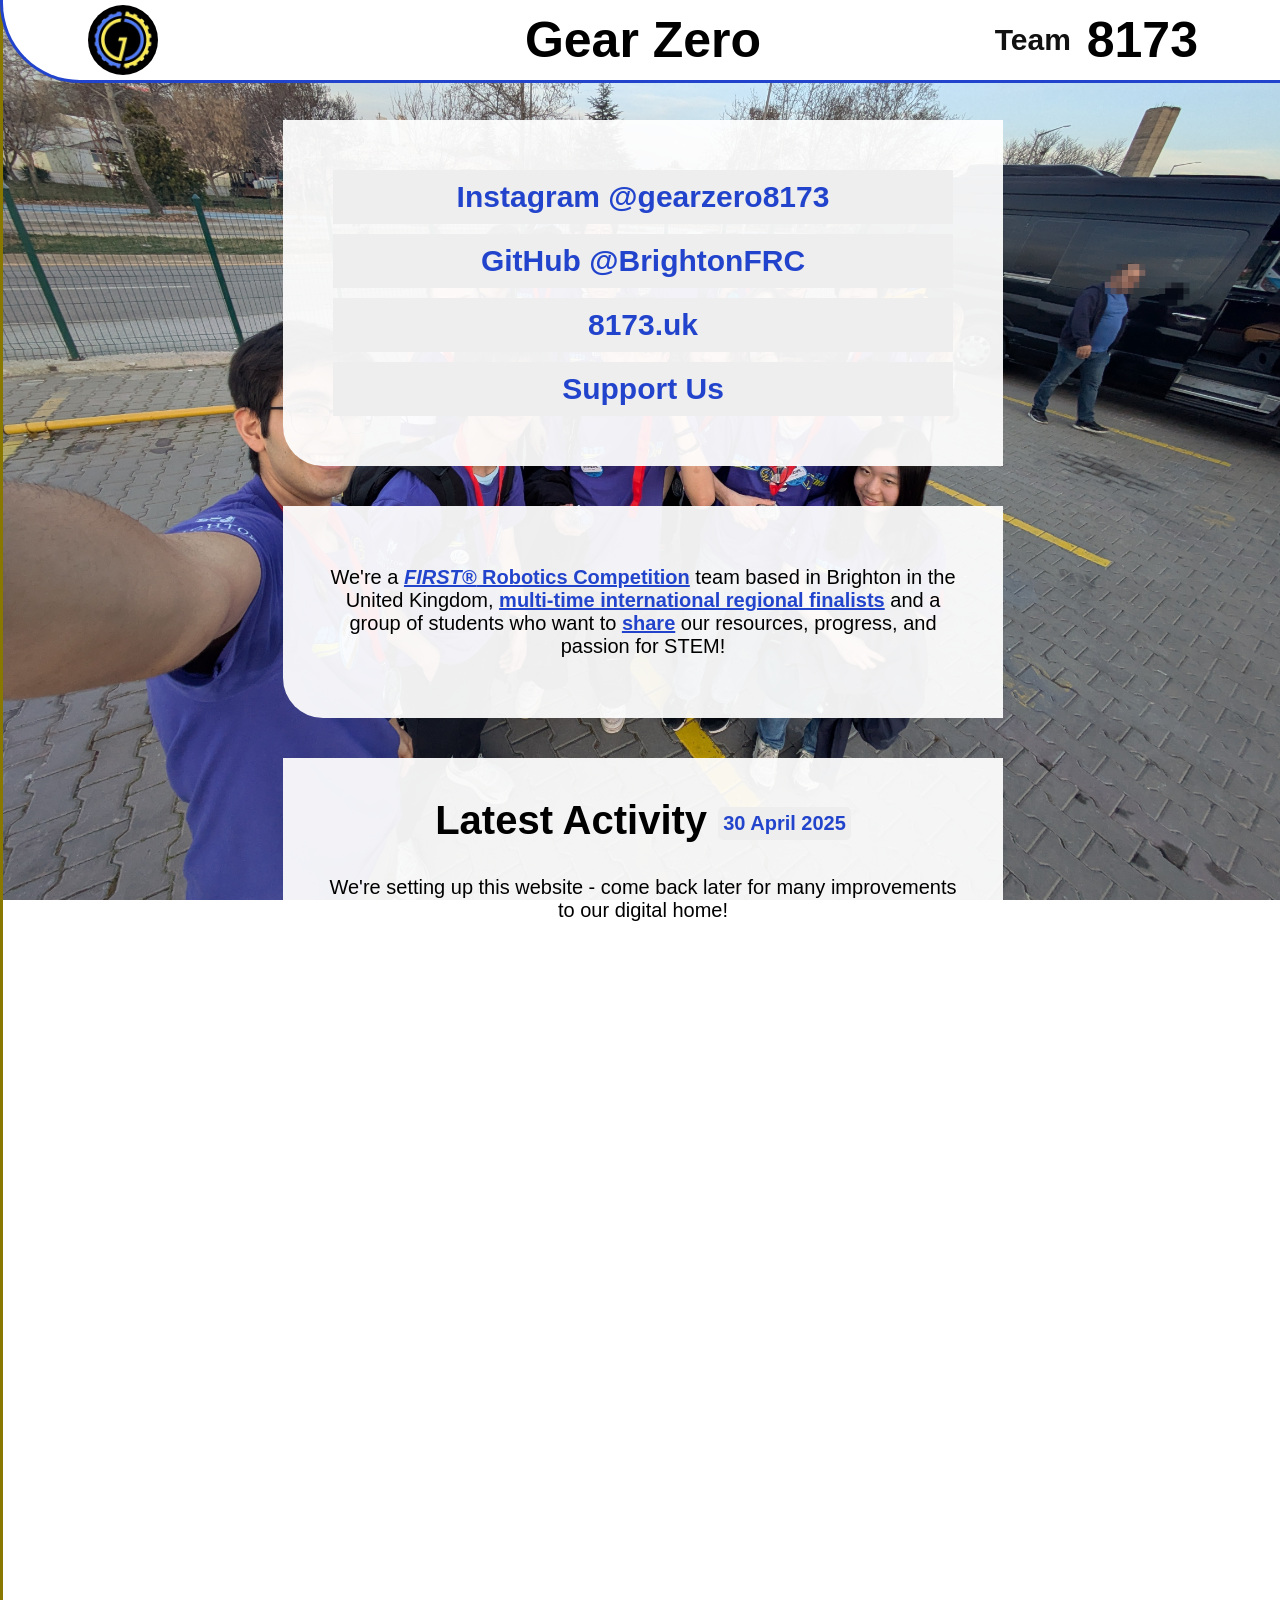
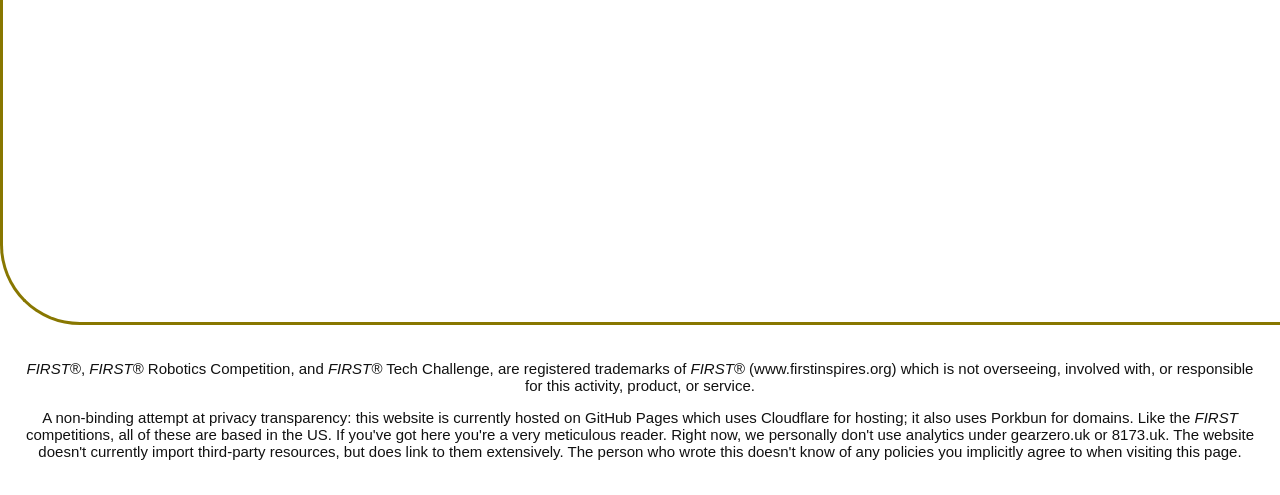
==== index.html @ 450ad611 "Add initial homepage" ====
<!DOCTYPE html>
<html>
	<head>
		<meta charset="utf-8">

		<!--Scale well on smartphones-->
		<meta name="viewport" content="width=device-width,initial-scale=1">
		
		<!--Import styles used for all pages-->
		<link rel="stylesheet" href="/assets/styles/common.css"/>
		<!--Import styles used only for homepage-->
		<link rel="stylesheet" href="/assets/styles/homepage.css"/>

		<link rel="shortcut icon" href="/assets/brand/logo.png"/>
		<title>8173 Gear Zero</title>
	</head>
	<body>
		<a href="/">
			<nav>
				<div><img src="/assets/brand/logo.png" alt="Logo"/></div>
				<h1>Gear Zero</h1>
				<aside><small>Team </small>8173</aside>
			</nav>
		</a>
		<header>
			<address>
				<ul>
					<a href="https://www.instagram.com/gearzero8173/"><li>Instagram @gearzero8173</li></a>
					<a href="https://www.github.com/BrightonFRC/"><li>GitHub @BrightonFRC</li></a>
					<a href="https://8173.uk"><li>8173.uk</li></a>
					<a href="https://www.crowdfunder.co.uk/p/robotics-club-gear-zero"><li>Support Us</li></a>
				</ul>
			</address>
			<aside><p>We're a <a href="https://firstinspires.org/programs/first-robotics-competition"><em>FIRST®</em> Robotics Competition</a> team based in Brighton in the United Kingdom, <a href="https://www.thebluealliance.com/team/8173">multi-time international regional finalists</a> and a group of students who want to <a href="https://www.chiefdelphi.com/t/frc-8173-gear-zero-2025-build-thread/484018">share</a> our resources, progress, and passion for STEM!</p></aside>
			<section>
				<h2>Latest Activity <small>30 April 2025</small></h2>
				<p>We're setting up this website - come back later for many improvements to our digital home!</p>
			</section>
		</header>
		<!--Dummy data
		<section>
			<h2>Title <small>10 Feb 2025</small></h2>
			<p>This is some placeholder text. Lorem ipsum dolor sit amet. <a href="#">Read more</a></p>
		</section>
		<section>
			<h2>Another Title <small>5 Feb 2025</small></h2>
			<p>This is some placeholder text. Lorem ipsum dolor sit amet. <a href="#">Read more</a></p>
		</section>
		<section>
			<h2>Title <small>30 Jan 2025</small></h2>
			<p>This is some placeholder text. Lorem ipsum dolor sit amet. <a href="#">Read more</a></p>
		</section>
		<section>
			<h2>Another Title <small>20 Jan 2025</small></h2>
			<p>This is some placeholder text. Lorem ipsum dolor sit amet. <a href="#">Read more</a></p>
		</section>-->
		<footer>
			<p><em>FIRST®</em>, <em>FIRST®</em> Robotics Competition, and <em>FIRST®</em> Tech Challenge, are registered trademarks of <em>FIRST®</em> (www.firstinspires.org) which is not overseeing, involved with, or responsible for this activity, product, or service.</p>
			<p>A non-binding attempt at privacy transparency: this website is currently hosted on GitHub Pages which uses Cloudflare for hosting; it also uses Porkbun for domains. Like the <em>FIRST</em> competitions, all of these are based in the US. If you've got here you're a very meticulous reader. Right now, we personally don't use analytics under gearzero.uk or 8173.uk. The website doesn't currently import third-party resources, but does link to them extensively. The person who wrote this doesn't know of any policies you implicitly agree to when visiting this page.</p>
		</footer>

		<script>
			// TODO: Make this work; it doesn't work right now.
			// Fun animation
			//if(!window.matchMedia("(prefers-reduced-motion: reduce)")) {
			//	console.log("Start");
			//	window.addEventListener("scroll", function() {
			//		console.log("Scroll");
			//		let elements = document.querySelectorAll("header > :is(aside, address, section), body > section");
			//		console.log("Elems", elements);
			//		for(let i = 0; i < elements.length; i++) {
			//			let element = elements[i];
			//			// x, y of centre of element
			//			// let x = element.clientLeft + (element.clientWidth / 2);
			//			let y = element.clientTop + (element.clientHeight / 2);
			//
			//			if(y < window.innerHeight / 2) {
			//				console.log(element, "top");
			//				console.log(1 + (y * 2 / window.innerHeight) * 0.2);
			//				element.style.scale = 1 + (y * 2 / window.innerHeight) * 0.2;
			//			} else {
			//				console.log(element, "bottom");
			//				console.log(1.4 - (y * 2 / window.innerHeight) * 0.2);
			//				element.style.scale = 1.4 - (y * 2 / window.innerHeight) * 0.2;
			//			}
			//		}
			//	});
			//}
		</script>
	</body>
</html>
---- assets/styles/common.css ----
/* Styling that will be applied to all pages. */

/* General imports and variables */
@font-face {
  font-family: "Inter";
  src: local("/assets/fonts/inter/Inter"), url("/assets/fonts/inter/InterVariable.ttf") format("truetype");
}

:root {
	--bg-main: #ffffff;
	--bg-translucent: #ffffffee;
	--bg-dimmed: #eeeeee;

	--fg-main: #000000;
	--fg-dimmed: #111111;

	--accent-1: #2244cc;
	--accent-2: #887700;
}

@media (prefers-color-scheme: dark) {
	:root {
		--bg-main: #000000;
		--bg-translucent: #000000ee;
		--bg-dimmed: #111111;

		--fg-main: #ffffff;
		--fg-dimmed: #eeeeee;

		--accent-1: #4e79fb;
		--accent-2: #ffee51;

	}
}

/* General styles */
body {
	margin: 0;
	padding: 0;

	overflow-x: hidden;
	overflow-y: auto;

	background-color: var(--bg-main);

	font-family: "Inter", "Noto Sans", "Liberation Sans", "Calibri", sans-serif;
}

* {
	transition: all 0.25s;
}

a {
	color: var(--accent-1);
	font-weight: bold;
	text-decoration: underline;
}
a:hover {
	color: var(--accent-2);
}

p, ul, ol {
	font-size: 20px;
}
h2 {
	font-size: 40px;
}
h2 small {
	font-size: 20px;
	
	display: inline-block;
	vertical-align: middle;
	padding: 5px;
	margin: 0;
	border-radius: 5px;
	
	background-color: var(--bg-dimmed);
	color: var(--accent-1);

}

/* Navigation bar at top of screen */

nav {
	position: fixed;
	z-index: 1;
	top: 0;
	left: 0;
	
	height: 80px;
	width: calc(100% - 160px);
	padding-left: 80px;
	padding-right: 80px;
	border-radius: 0 0 0 80px;

	display: flex;
	flex-direction: row;
	align-items: center;
	justify-content: space-between;

	background-color: var(--bg-main);
	border-bottom: 3px solid var(--accent-1);
	border-left: 3px solid var(--accent-1);
	/*border-image: linear-gradient(80deg, var(--accent-1), var(--accent-2)) 3;*/

	color: var(--fg-main);
}
nav:hover {
	color: var(--accent-2);
}

nav h1 {
	font-size: 50px;
	line-height: 70px;
	
}
nav aside {
	font-size: 50px;
	line-height: 70px;	
}
nav :is(div, h1, aside) {
	flex: 1;

	display: block;
	height: calc(100% - 10px);
	margin: 5px;
	padding: 0;
}

nav div > img {
	height: 70px;
	border-radius: 50%;
	background-color: #000000;
}
nav h1 {
	text-align: center;
}
nav aside {
	text-align: right;
}

nav aside small {
	display: inline-block;
	height: 70px;
	margin: 0;
	padding: 0;

	font-size: 30px;
	line-height: 70px;

	vertical-align: top;
	margin-right: 1ex;

	color: var(--fg-dimmed);
}

/* Responsiveness */

@media (max-width: 900px) {
	/* Just show logo and number */
	nav h1 {
		display: none;
	}
	nav aside small {
		display: none;
	}

	header, nav {
		border-radius: 0 0 0 40px;
		padding-left: 40px;
		padding-right: 40px;
		width: calc(100% - 80px);
	}
}

/* Footer */

footer {
	margin: 0;
	padding: 20px;
}
footer p { /* Legal, Disclaimers, etc. */
	font-size: 15px;
	color: var(--fg-dimmed);
	text-align: center;
}
---- assets/styles/homepage.css ----
/* Styling just for the homepage */
:root {
	--header-image: url(/assets/media/2025/ankara-selfie.jpg);
}

/* Image header with links and latest post */

header {
        width: calc(100% - 160px);
        margin: 0;
        padding-left: 80px;
        padding-right: 80px;
        padding-top: 80px;
	padding-bottom: 100vh; /* So image can be seen */
        border-radius: 0 0 0 80px;

        background-color: var(--bg-dimmed);
        background-image: var(--header-image);
	background-attachment: fixed;
        background-size: cover;
        background-position: center;

        color: var(--fg-main);
        border-bottom: 3px solid var(--accent-2);
        border-left: 3px solid var(--accent-2);
	
        /*border-image: linear-gradient(80deg, var(--accent-1), var(--accent-2)) 3;*/
}

header :is(aside, address, section), section {
        width: min(calc(100% - 80px), 640px);
        margin-left: auto;
        margin-right: auto;
        margin-top: 40px;
        margin-bottom: 40px;
        padding: 40px;

        text-align: center;

        border: 0;
        border-radius: 0 0 0 40px;

        background-color: var(--bg-translucent);

        color: var(--fg-main);
}

/* Other posts */

section:not(header section):nth-of-type(odd) {
        border-bottom: 3px solid var(--accent-1);
        border-left: 3px solid var(--accent-1);
}
section:not(header section):nth-of-type(even) {
        border-bottom: 3px solid var(--accent-2);
        border-left: 3px solid var(--accent-2);
}
section h2 {
        margin-top: 0;
}

/* Button links in the header */
header address ul {
        margin: 0;
        padding: 0;
}
header address a {
        text-decoration: none;
        color: inherit;
}
header address ul li {
        margin: 0;
        padding: 0;
        marker: none;

        display: block;
        width: calc(100% - 40px);
        margin: 10px;
        padding: 10px;
        border-radius: 0;

        font-size: 30px;
        font-weight: bold;
        font-style: normal;

        background-color: var(--bg-dimmed);
        color: var(--accent-1);
}
header address ul li:hover {
        background-color: var(--bg-main);
        outline: 3px solid var(--accent-2);
        color: var(--accent-2);
}

/* Responsive design */
@media (max-width: 900px) {
	header {
		padding-left: 0;
		padding-right: 0;
        	width: 100%;
	}
}
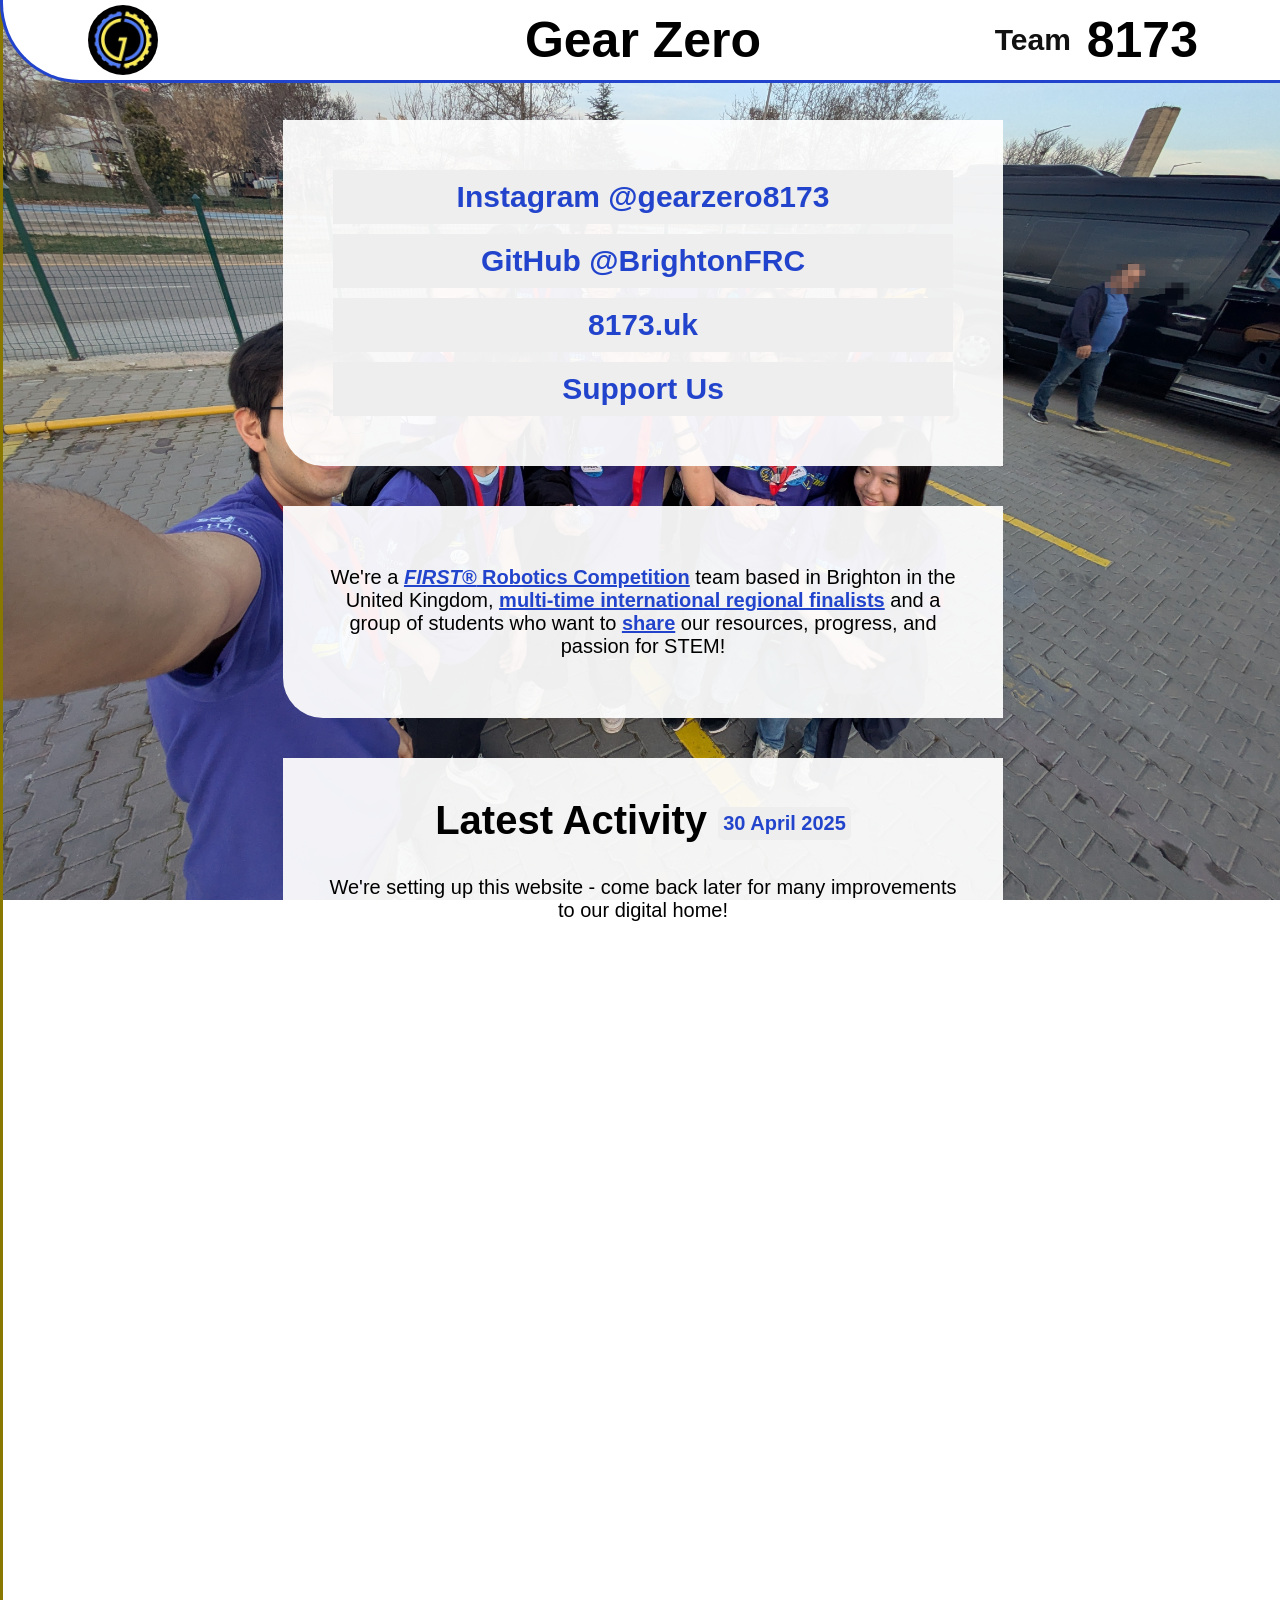
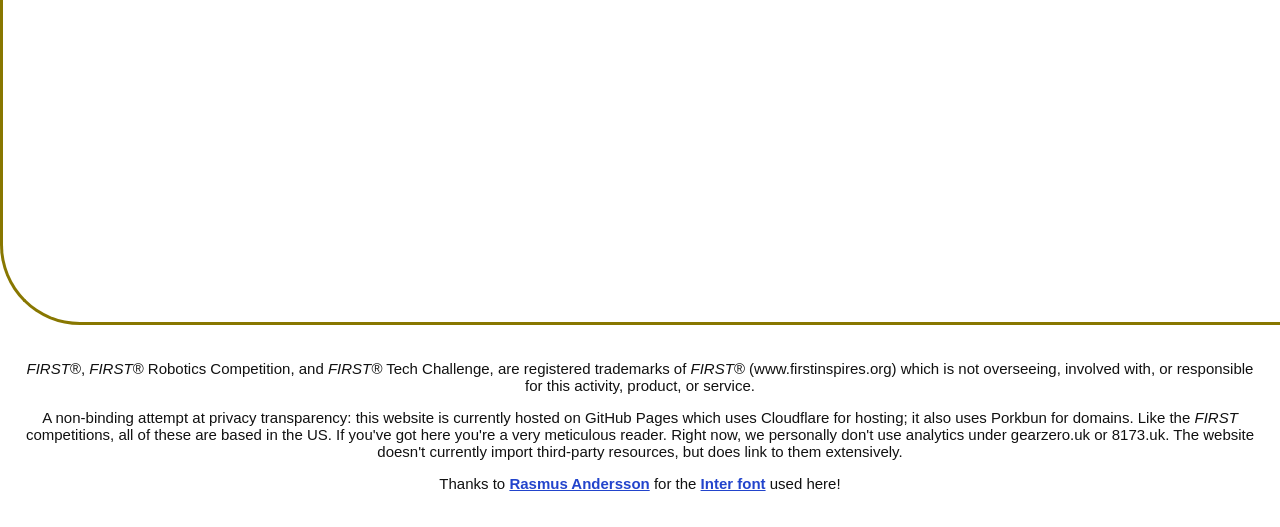
==== commit b5bc827f: "Modify footer: the viewer may implicitly agree to parts of the GitHub policy; give credit for Inter " ====
--- a/index.html
+++ b/index.html
@@ -12,7 +12,7 @@
 		<link rel="stylesheet" href="/assets/styles/homepage.css"/>
 
 		<link rel="shortcut icon" href="/assets/brand/logo.png"/>
-		<title>8173 Gear Zero</title>
+		<title>8173 Gear Zero Robotics</title>
 	</head>
 	<body>
 		<a href="/">
@@ -22,7 +22,7 @@
 				<aside><small>Team </small>8173</aside>
 			</nav>
 		</a>
-		<header>
+		<header style="background-image: url(/assets/media/2025/ankara-selfie.jpg)">
 			<address>
 				<ul>
 					<a href="https://www.instagram.com/gearzero8173/"><li>Instagram @gearzero8173</li></a>
@@ -56,7 +56,8 @@
 		</section>-->
 		<footer>
 			<p><em>FIRST®</em>, <em>FIRST®</em> Robotics Competition, and <em>FIRST®</em> Tech Challenge, are registered trademarks of <em>FIRST®</em> (www.firstinspires.org) which is not overseeing, involved with, or responsible for this activity, product, or service.</p>
-			<p>A non-binding attempt at privacy transparency: this website is currently hosted on GitHub Pages which uses Cloudflare for hosting; it also uses Porkbun for domains. Like the <em>FIRST</em> competitions, all of these are based in the US. If you've got here you're a very meticulous reader. Right now, we personally don't use analytics under gearzero.uk or 8173.uk. The website doesn't currently import third-party resources, but does link to them extensively. The person who wrote this doesn't know of any policies you implicitly agree to when visiting this page.</p>
+			<p>A non-binding attempt at privacy transparency: this website is currently hosted on GitHub Pages which uses Cloudflare for hosting; it also uses Porkbun for domains. Like the <em>FIRST</em> competitions, all of these are based in the US. If you've got here you're a very meticulous reader. Right now, we personally don't use analytics under gearzero.uk or 8173.uk. The website doesn't currently import third-party resources, but does link to them extensively.</p>
+			<p>Thanks to <a href="https://rsms.me">Rasmus Andersson</a> for the <a href="https://rsms.me/inter">Inter font</a> used here!</p>
 		</footer>
 
 		<script>
--- a/assets/styles/common.css
+++ b/assets/styles/common.css
@@ -154,7 +154,39 @@
 	color: var(--fg-dimmed);
 }
 
-/* Responsiveness */
+/* Header with image */
+header {
+	width: calc(100% - 160px);
+        margin: 0;
+        padding-left: 80px;
+        padding-right: 80px;
+        padding-top: 80px;
+        padding-bottom: 0;
+        border-radius: 0 0 0 80px;
+
+        background-color: var(--bg-dimmed);
+	background-image: linear-gradient(45deg, var(--accent-1), var(--accent-2));
+        background-size: cover;
+        background-position: center;
+
+        color: var(--fg-main);
+        border-bottom: 3px solid var(--accent-2);
+        border-left: 3px solid var(--accent-2);
+}
+
+/* Footer */
+
+footer {
+	margin: 0;
+	padding: 20px;
+}
+footer p { /* Legal, Disclaimers, etc. */
+	font-size: 15px;
+	color: var(--fg-dimmed);
+	text-align: center;
+}
+
+/* Responsiveness to mobile screens */
 
 @media (max-width: 900px) {
 	/* Just show logo and number */
@@ -165,22 +197,16 @@
 		display: none;
 	}
 
-	header, nav {
+	nav {
 		border-radius: 0 0 0 40px;
 		padding-left: 40px;
 		padding-right: 40px;
 		width: calc(100% - 80px);
 	}
-}
-
-/* Footer */
-
-footer {
-	margin: 0;
-	padding: 20px;
-}
-footer p { /* Legal, Disclaimers, etc. */
-	font-size: 15px;
-	color: var(--fg-dimmed);
-	text-align: center;
-}
+	header {
+		border-radius: 0 0 0 40px;
+		padding-left: 0;
+		padding-right: 0;
+		width: 100%;
+	}
+}
--- a/assets/styles/homepage.css
+++ b/assets/styles/homepage.css
@@ -1,30 +1,10 @@
 /* Styling just for the homepage */
-:root {
-	--header-image: url(/assets/media/2025/ankara-selfie.jpg);
-}
 
 /* Image header with links and latest post */
 
 header {
-        width: calc(100% - 160px);
-        margin: 0;
-        padding-left: 80px;
-        padding-right: 80px;
-        padding-top: 80px;
 	padding-bottom: 100vh; /* So image can be seen */
-        border-radius: 0 0 0 80px;
-
-        background-color: var(--bg-dimmed);
-        background-image: var(--header-image);
 	background-attachment: fixed;
-        background-size: cover;
-        background-position: center;
-
-        color: var(--fg-main);
-        border-bottom: 3px solid var(--accent-2);
-        border-left: 3px solid var(--accent-2);
-	
-        /*border-image: linear-gradient(80deg, var(--accent-1), var(--accent-2)) 3;*/
 }
 
 header :is(aside, address, section), section {
@@ -92,11 +72,4 @@
         color: var(--accent-2);
 }
 
-/* Responsive design */
-@media (max-width: 900px) {
-	header {
-		padding-left: 0;
-		padding-right: 0;
-        	width: 100%;
-	}
-}
+
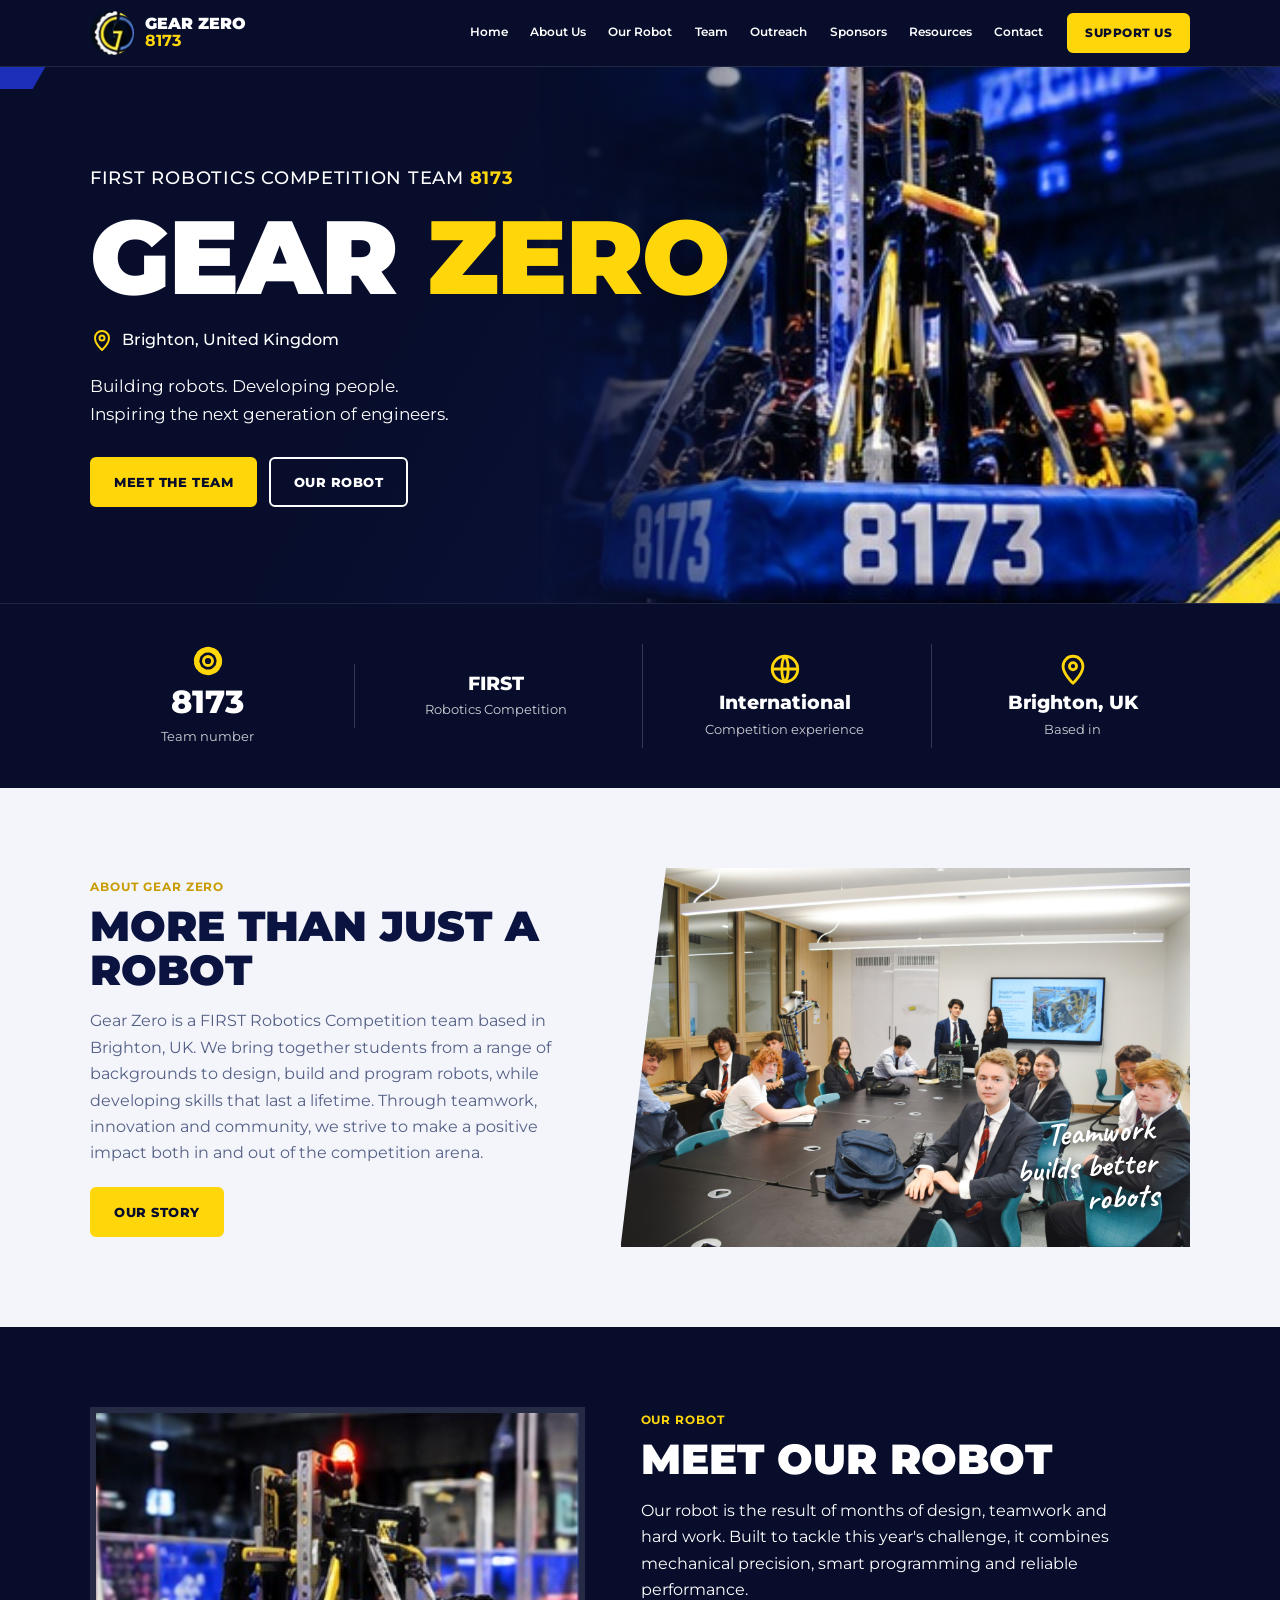
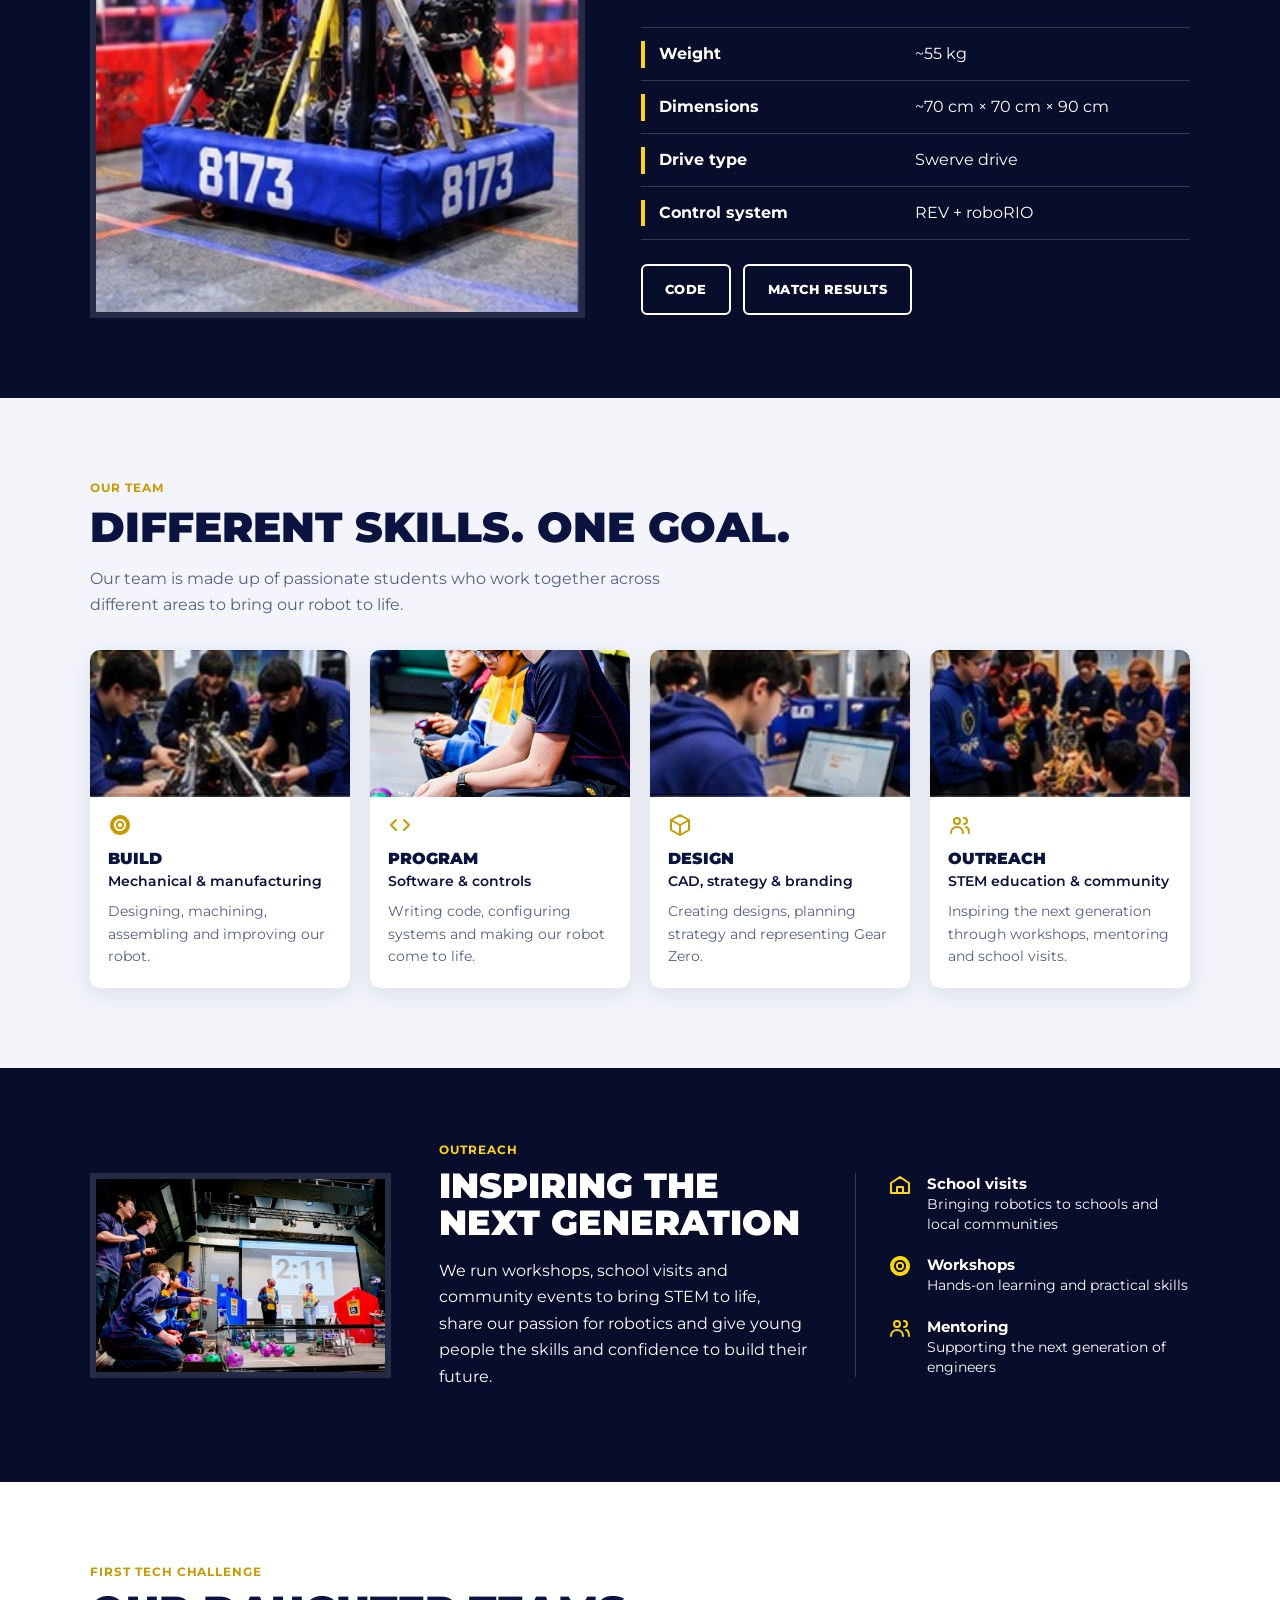
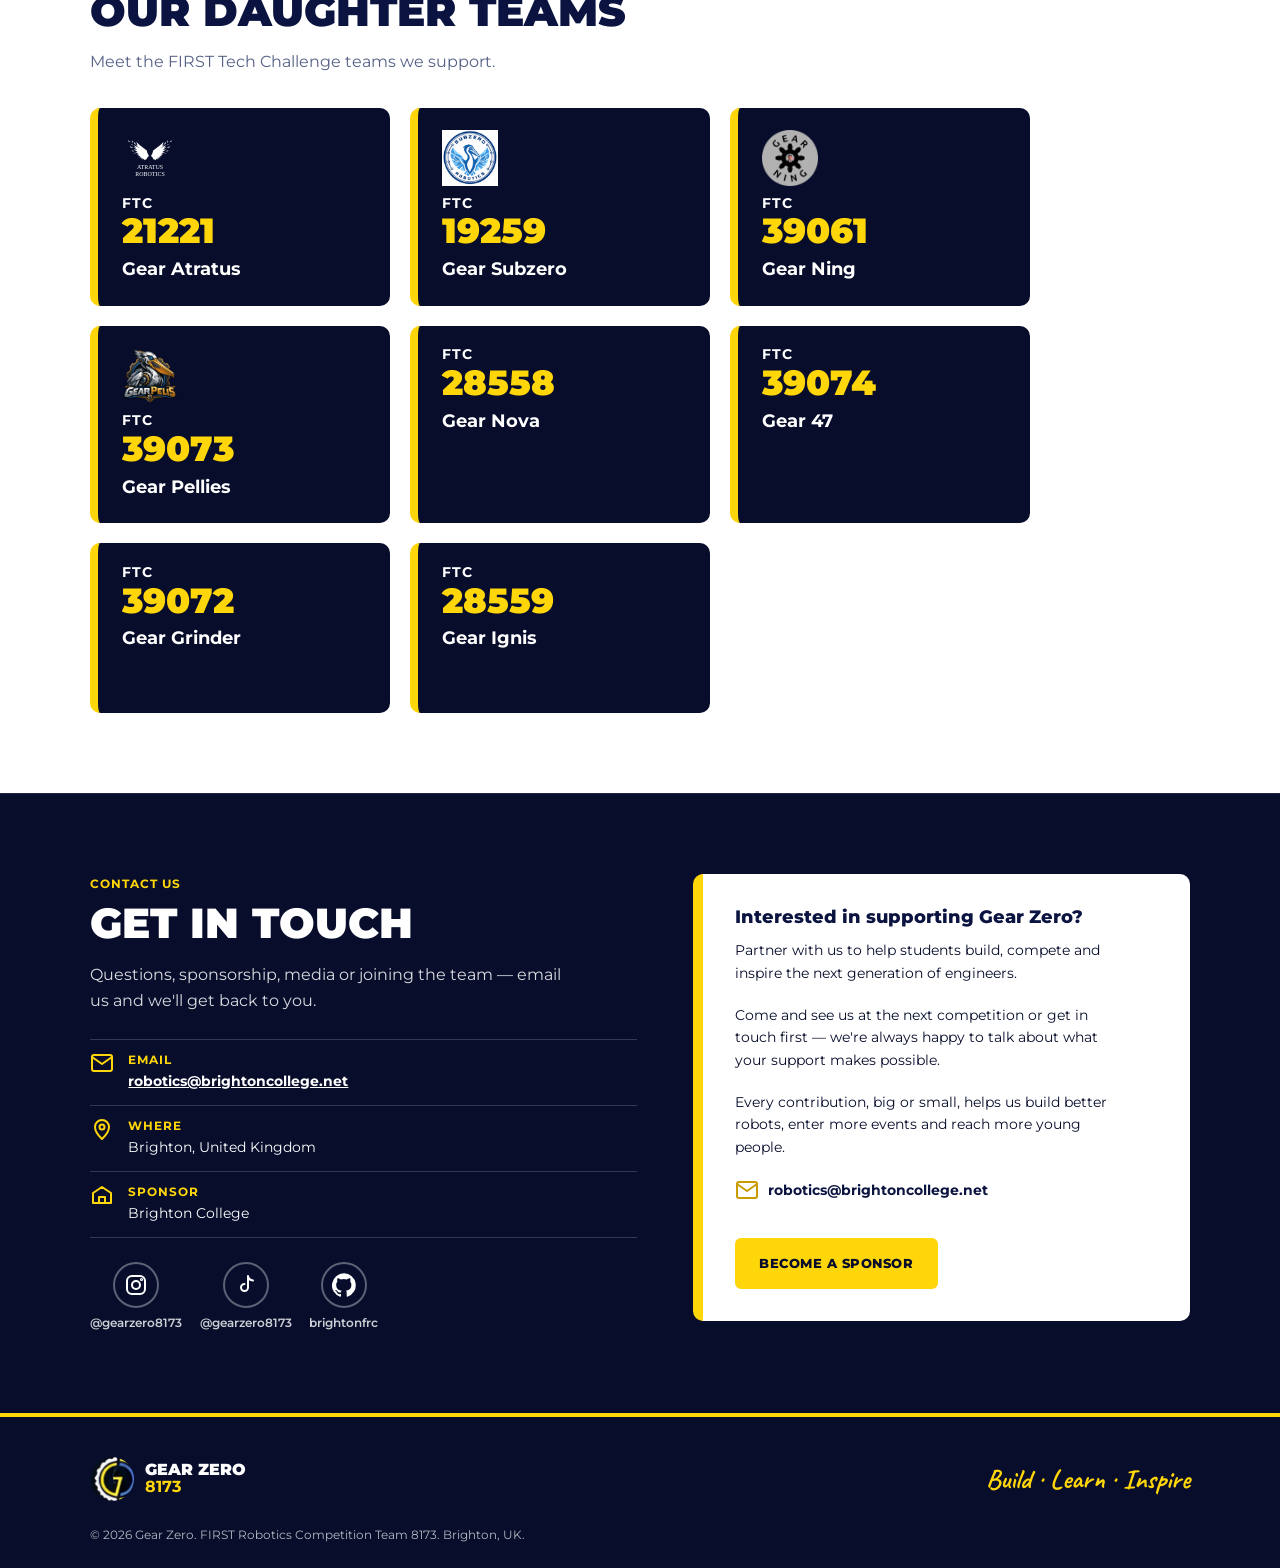
==== commit 5f64bb56: "Expanded public folder" ====
--- a/index.html
+++ b/index.html
@@ -1,92 +1,153 @@
 <!DOCTYPE html>
-<html>
-	<head>
-		<meta charset="utf-8">
+<html lang="en">
+<head>
+<meta charset="utf-8">
+<meta name="viewport" content="width=device-width, initial-scale=1">
+<title>Gear Zero – FRC Team 8173</title>
+<meta name="description" content="Gear Zero is FIRST Robotics Competition Team 8173, based in Brighton, UK.">
+<link rel="icon" href="assets/logo.png">
+<link rel="preconnect" href="https://fonts.googleapis.com">
+<link rel="preconnect" href="https://fonts.gstatic.com" crossorigin>
+<link href="https://fonts.googleapis.com/css2?family=Montserrat:wght@400;500;600;700;800;900&family=Caveat:wght@700&display=swap" rel="stylesheet">
+<link rel="stylesheet" href="css/styles.css">
+</head>
+<body id="top">
+<svg width="0" height="0" style="position:absolute" aria-hidden="true">
+  <symbol id="i-gear" viewBox="0 0 24 24"><circle cx="12" cy="12" r="8" stroke-dasharray="3 2.1" stroke-width="4"/><circle cx="12" cy="12" r="3.2"/></symbol>
+  <symbol id="i-code" viewBox="0 0 24 24"><path d="M8 7l-5 5 5 5M16 7l5 5-5 5"/></symbol>
+  <symbol id="i-cube" viewBox="0 0 24 24"><path d="M12 2l9 5v10l-9 5-9-5V7zM3 7l9 5 9-5M12 12v10"/></symbol>
+  <symbol id="i-people" viewBox="0 0 24 24"><circle cx="9" cy="8" r="3"/><path d="M3 20c0-4 3-6 6-6s6 2 6 6M16 5a3 3 0 010 6M18 14c2 .6 3 2.6 3 6"/></symbol>
+  <symbol id="i-school" viewBox="0 0 24 24"><path d="M3 10l9-6 9 6v10H3zM9 20v-6h6v6"/></symbol>
+  <symbol id="i-globe" viewBox="0 0 24 24"><circle cx="12" cy="12" r="9"/><path d="M3 12h18M12 3c3 3 3 15 0 18M12 3c-3 3-3 15 0 18"/></symbol>
+  <symbol id="i-pin" viewBox="0 0 24 24"><path d="M12 22s7-6.5 7-12a7 7 0 10-14 0c0 5.5 7 12 7 12z"/><circle cx="12" cy="10" r="2.5"/></symbol>
+  <symbol id="i-instagram" viewBox="0 0 24 24"><rect x="3" y="3" width="18" height="18" rx="5"/><circle cx="12" cy="12" r="4"/><circle cx="17.5" cy="6.5" r=".6"/></symbol>
+  <symbol id="i-tiktok" viewBox="0 0 24 24"><path d="M14 3v11.5a3.5 3.5 0 11-3.5-3.5M14 3c.4 2.6 2.1 4.2 5 4.4"/></symbol>
+  <symbol id="i-github" viewBox="0 0 24 24"><path d="M12 .3a12 12 0 00-3.8 23.4c.6.1.8-.3.8-.6v-2c-3.3.7-4-1.6-4-1.6-.6-1.4-1.4-1.8-1.4-1.8-1-.7.1-.7.1-.7 1.2.1 1.8 1.2 1.8 1.2 1 1.8 2.8 1.3 3.5 1 .1-.8.4-1.3.7-1.6-2.7-.3-5.5-1.3-5.5-5.9 0-1.3.5-2.4 1.2-3.2-.1-.3-.5-1.5.1-3.2 0 0 1-.3 3.3 1.2a11.5 11.5 0 016 0c2.3-1.5 3.3-1.2 3.3-1.2.7 1.7.2 2.9.1 3.2.8.8 1.2 1.900 1.2 3.2 0 4.600-2.8 5.6-5.5 5.9.4.4.8 1.1.8 2.2v3.3c0 .3.2.7.8.6A12 12 0 0012 .3"/></symbol>
+  <symbol id="i-mail" viewBox="0 0 24 24"><rect x="2" y="4" width="20" height="16" rx="2"/><path d="M2 6l10 7 10-7"/></symbol>
+</svg>
 
-		<!--Scale well on smartphones-->
-		<meta name="viewport" content="width=device-width,initial-scale=1">
-		
-		<!--Import styles used for all pages-->
-		<link rel="stylesheet" href="/assets/styles/common.css"/>
-		<!--Import styles used only for homepage-->
-		<link rel="stylesheet" href="/assets/styles/homepage.css"/>
+<header class="site-header">
+  <div class="wrap bar">
+    <a class="brand" href="#top"><img src="assets/logo.png" alt="" width="44" height="44"><span>Gear Zero<b>8173</b></span></a>
+    <button class="menu" aria-expanded="false" aria-controls="nav">Menu</button>
+    <nav id="nav" aria-label="Main">
+      <a href="#top">Home</a><a href="#about">About Us</a><a href="#robot">Our Robot</a><a href="#team">Team</a>
+      <a href="#outreach">Outreach</a><a href="#contact">Sponsors</a><a href="https://github.com/brightonfrc">Resources</a><a href="#contact">Contact</a>
+    </nav>
+    <a class="btn small" href="#contact">Support Us</a>
+  </div>
+</header>
 
-		<link rel="shortcut icon" href="/assets/brand/logo.png"/>
-		<title>8173 Gear Zero Robotics</title>
-	</head>
-	<body>
-		<a href="/">
-			<nav>
-				<div><img src="/assets/brand/logo.png" alt="Logo"/></div>
-				<h1>Gear Zero</h1>
-				<aside><small>Team </small>8173</aside>
-			</nav>
-		</a>
-		<header style="background-image: url(/assets/media/2025/ankara-selfie.jpg)">
-			<address>
-				<ul>
-					<a href="https://www.instagram.com/gearzero8173/"><li>Instagram @gearzero8173</li></a>
-					<a href="https://www.github.com/BrightonFRC/"><li>GitHub @BrightonFRC</li></a>
-					<a href="https://8173.uk"><li>8173.uk</li></a>
-					<a href="https://www.crowdfunder.co.uk/p/robotics-club-gear-zero"><li>Support Us</li></a>
-				</ul>
-			</address>
-			<aside><p>We're a <a href="https://firstinspires.org/programs/first-robotics-competition"><em>FIRST®</em> Robotics Competition</a> team based in Brighton in the United Kingdom, <a href="https://www.thebluealliance.com/team/8173">multi-time international regional finalists</a> and a group of students who want to <a href="https://www.chiefdelphi.com/t/frc-8173-gear-zero-2025-build-thread/484018">share</a> our resources, progress, and passion for STEM!</p></aside>
-			<section>
-				<h2>Latest Activity <small>30 April 2025</small></h2>
-				<p>We're setting up this website - come back later for many improvements to our digital home!</p>
-			</section>
-		</header>
-		<!--Dummy data
-		<section>
-			<h2>Title <small>10 Feb 2025</small></h2>
-			<p>This is some placeholder text. Lorem ipsum dolor sit amet. <a href="#">Read more</a></p>
-		</section>
-		<section>
-			<h2>Another Title <small>5 Feb 2025</small></h2>
-			<p>This is some placeholder text. Lorem ipsum dolor sit amet. <a href="#">Read more</a></p>
-		</section>
-		<section>
-			<h2>Title <small>30 Jan 2025</small></h2>
-			<p>This is some placeholder text. Lorem ipsum dolor sit amet. <a href="#">Read more</a></p>
-		</section>
-		<section>
-			<h2>Another Title <small>20 Jan 2025</small></h2>
-			<p>This is some placeholder text. Lorem ipsum dolor sit amet. <a href="#">Read more</a></p>
-		</section>-->
-		<footer>
-			<p><em>FIRST®</em>, <em>FIRST®</em> Robotics Competition, and <em>FIRST®</em> Tech Challenge, are registered trademarks of <em>FIRST®</em> (www.firstinspires.org) which is not overseeing, involved with, or responsible for this activity, product, or service.</p>
-			<p>A non-binding attempt at privacy transparency: this website is currently hosted on GitHub Pages which uses Cloudflare for hosting; it also uses Porkbun for domains. Like the <em>FIRST</em> competitions, all of these are based in the US. If you've got here you're a very meticulous reader. Right now, we personally don't use analytics under gearzero.uk or 8173.uk. The website doesn't currently import third-party resources, but does link to them extensively.</p>
-			<p>Thanks to <a href="https://rsms.me">Rasmus Andersson</a> for the <a href="https://rsms.me/inter">Inter font</a> used here!</p>
-		</footer>
+<main>
+<section class="hero dark">
+  <i class="bar-a"></i><i class="bar-b"></i>
+  <img class="hero-bot" src="assets/img/hero-robot.jpg" alt="Gear Zero's robot with its blue 8173 bumpers">
+  <div class="wrap hero-text">
+    <p class="kicker">FIRST Robotics Competition Team <b>8173</b></p>
+    <h1>Gear <em>Zero</em></h1>
+    <p class="where"><svg class="ic"><use href="#i-pin"/></svg> Brighton, United Kingdom</p>
+    <p class="tag">Building robots. Developing people.<br>Inspiring the next generation of engineers.</p>
+    <div class="btns"><a class="btn" href="#team">Meet the team</a><a class="btn ghost" href="#robot">Our robot</a></div>
+  </div>
+</section>
 
-		<script>
-			// TODO: Make this work; it doesn't work right now.
-			// Fun animation
-			//if(!window.matchMedia("(prefers-reduced-motion: reduce)")) {
-			//	console.log("Start");
-			//	window.addEventListener("scroll", function() {
-			//		console.log("Scroll");
-			//		let elements = document.querySelectorAll("header > :is(aside, address, section), body > section");
-			//		console.log("Elems", elements);
-			//		for(let i = 0; i < elements.length; i++) {
-			//			let element = elements[i];
-			//			// x, y of centre of element
-			//			// let x = element.clientLeft + (element.clientWidth / 2);
-			//			let y = element.clientTop + (element.clientHeight / 2);
-			//
-			//			if(y < window.innerHeight / 2) {
-			//				console.log(element, "top");
-			//				console.log(1 + (y * 2 / window.innerHeight) * 0.2);
-			//				element.style.scale = 1 + (y * 2 / window.innerHeight) * 0.2;
-			//			} else {
-			//				console.log(element, "bottom");
-			//				console.log(1.4 - (y * 2 / window.innerHeight) * 0.2);
-			//				element.style.scale = 1.4 - (y * 2 / window.innerHeight) * 0.2;
-			//			}
-			//		}
-			//	});
-			//}
-		</script>
-	</body>
+<section class="stats dark"><div class="wrap">
+  <div><svg class="ic big"><use href="#i-gear"/></svg><strong>8173</strong><span>Team number</span></div>
+  <div><strong class="sm">FIRST</strong><span>Robotics Competition</span></div>
+  <div><svg class="ic big"><use href="#i-globe"/></svg><strong class="sm">International</strong><span>Competition experience</span></div>
+  <div><svg class="ic big"><use href="#i-pin"/></svg><strong class="sm">Brighton, UK</strong><span>Based in</span></div>
+</div></section>
+
+<section id="about" class="about"><div class="wrap split">
+  <div>
+    <p class="eyebrow">About Gear Zero</p>
+    <h2>More than just a robot</h2>
+    <p>Gear Zero is a FIRST Robotics Competition team based in Brighton, UK. We bring together students from a range of backgrounds to design, build and program robots, while developing skills that last a lifetime. Through teamwork, innovation and community, we strive to make a positive impact both in and out of the competition arena.</p>
+    <a class="btn" href="#team">Our story</a>
+  </div>
+  <figure class="photo-slant"><img src="assets/img/team.jpg" alt="Gear Zero students in team hoodies huddled together"><figcaption>Teamwork builds better robots</figcaption></figure>
+</div></section>
+
+<section id="robot" class="dark robot"><div class="wrap split rev">
+  <img class="frame" src="assets/img/robot.jpg" alt="The Gear Zero robot on the competition field">
+  <div>
+    <p class="eyebrow">Our robot</p>
+    <h2>Meet our robot</h2>
+    <p>Our robot is the result of months of design, teamwork and hard work. Built to tackle this year's challenge, it combines mechanical precision, smart programming and reliable performance.</p>
+    <dl class="specs">
+      <div><dt>Weight</dt><dd>~55 kg</dd></div>
+      <div><dt>Dimensions</dt><dd>~70 cm × 70 cm × 90 cm</dd></div>
+      <div><dt>Drive type</dt><dd>Swerve drive</dd></div>
+      <div><dt>Control system</dt><dd>REV + roboRIO</dd></div>
+    </dl>
+    <div class="btns"><a class="btn ghost" href="https://github.com/brightonfrc">Code</a><a class="btn ghost" href="https://frc-events.firstinspires.org/2023/team/8173">Match results</a></div>
+  </div>
+</div></section>
+
+<section id="team" class="team"><div class="wrap">
+  <p class="eyebrow">Our team</p>
+  <h2>Different skills. One goal.</h2>
+  <p class="intro">Our team is made up of passionate students who work together across different areas to bring our robot to life.</p>
+  <div class="cards">
+    <article><img src="assets/img/build.jpg" alt="Students assembling the robot"><div><svg class="ic"><use href="#i-gear"/></svg><h3>Build</h3><p class="sub">Mechanical &amp; manufacturing</p><p>Designing, machining, assembling and improving our robot.</p></div></article>
+    <article><img src="assets/img/program.jpg" alt="A student writing robot code"><div><svg class="ic"><use href="#i-code"/></svg><h3>Program</h3><p class="sub">Software &amp; controls</p><p>Writing code, configuring systems and making our robot come to life.</p></div></article>
+    <article><img src="assets/img/design.jpg" alt="A student working on a design"><div><svg class="ic"><use href="#i-cube"/></svg><h3>Design</h3><p class="sub">CAD, strategy &amp; branding</p><p>Creating designs, planning strategy and representing Gear Zero.</p></div></article>
+    <article><img src="assets/img/outreach.jpg" alt="Students running an outreach event"><div><svg class="ic"><use href="#i-people"/></svg><h3>Outreach</h3><p class="sub">STEM education &amp; community</p><p>Inspiring the next generation through workshops, mentoring and school visits.</p></div></article>
+  </div>
+</div></section>
+
+<section id="outreach" class="dark outreach"><div class="wrap grid3">
+  <img class="frame" src="assets/img/outreach-feature.jpg" alt="Team members showing a robot to young students">
+  <div>
+    <p class="eyebrow">Outreach</p>
+    <h2>Inspiring the next generation</h2>
+    <p>We run workshops, school visits and community events to bring STEM to life, share our passion for robotics and give young people the skills and confidence to build their future.</p>
+  </div>
+  <ul class="ways">
+    <li><svg class="ic"><use href="#i-school"/></svg><div><b>School visits</b>Bringing robotics to schools and local communities</div></li>
+    <li><svg class="ic"><use href="#i-gear"/></svg><div><b>Workshops</b>Hands-on learning and practical skills</div></li>
+    <li><svg class="ic"><use href="#i-people"/></svg><div><b>Mentoring</b>Supporting the next generation of engineers</div></li>
+  </ul>
+</div></section>
+
+<section id="ftc" class="ftc"><div class="wrap">
+  <p class="eyebrow">FIRST Tech Challenge</p>
+  <h2>Our daughter teams</h2>
+  <p class="intro">Meet the FIRST Tech Challenge teams we support.</p>
+  <div class="ftc-grid" id="ftc-grid"></div>
+</div></section>
+
+<section id="contact" class="contact-sec dark"><div class="wrap split">
+  <div>
+    <p class="eyebrow">Contact us</p>
+    <h2>Get in touch</h2>
+    <p>Questions, sponsorship, media or joining the team — email us and we'll get back to you.</p>
+    <ul class="contact-list">
+      <li><svg class="ic"><use href="#i-mail"/></svg><div><b>Email</b><a href="mailto:robotics@brightoncollege.net">robotics@brightoncollege.net</a></div></li>
+      <li><svg class="ic"><use href="#i-pin"/></svg><div><b>Where</b>Brighton, United Kingdom</div></li>
+      <li><svg class="ic"><use href="#i-school"/></svg><div><b>Sponsor</b>Brighton College</div></li>
+    </ul>
+    <ul class="soc" id="socials" aria-label="Social links"></ul>
+  </div>
+  <div class="cta">
+    <h3 class="cta-title">Interested in supporting Gear Zero?</h3>
+    <p class="cta-text" style="color: #070d2b">Partner with us to help students build, compete and inspire the next generation of engineers.</p>
+    <p class="cta-text" style="color: #070d2b">Come and see us at the next competition or get in touch first — we're always happy to talk about what your support makes possible.</p>
+    <p class="cta-text" style="color: #070d2b">Every contribution, big or small, helps us build better robots, enter more events and reach more young people.</p>
+    <p class="cta-mail"><a href="mailto:robotics@brightoncollege.net"><svg class="ic"><use href="#i-mail"/></svg><span>robotics@brightoncollege.net</span></a></p>
+    <a class="btn" href="mailto:robotics@brightoncollege.net?subject=Sponsoring%20Gear%20Zero">Become a sponsor</a>
+  </div>
+</div></section>
+</main>
+
+<footer class="dark">
+  <div class="wrap foot">
+    <a class="brand" href="#top"><img src="assets/logo.png" alt="" width="44" height="44"><span>Gear Zero<b>8173</b></span></a>
+    <p class="script">Build · Learn · Inspire</p>
+  </div>
+  <div class="wrap legal">© <span id="yr">2026</span> Gear Zero. FIRST Robotics Competition Team 8173. Brighton, UK.</div>
+</footer>
+<script src="js/config.js"></script>
+<script src="js/main.js"></script>
+</body>
 </html>
--- a/css/styles.css
+++ b/css/styles.css
@@ -0,0 +1,769 @@
+:root {
+  --navy: #070d2b;
+  --navy2: #0d1647;
+  --royal: #1d2fb8;
+  --yellow: #ffd60a;
+  --paper: #f3f5fb;
+  --ink: #0b1440;
+  --muted: #556086;
+}
+* {
+  box-sizing: border-box;
+}
+html {
+  scroll-behavior: smooth;
+  scroll-padding-top: 5rem;
+  height: 100%;
+}
+body {
+  margin: 0;
+  font: 400 1rem/1.65 Montserrat, "Helvetica Neue", Arial, sans-serif;
+  color: var(--ink);
+  background: var(--paper);
+}
+img {
+  max-width: 100%;
+  display: block;
+}
+a {
+  color: inherit;
+}
+a:focus-visible,
+button:focus-visible {
+  outline: 3px solid var(--yellow);
+  outline-offset: 3px;
+}
+.wrap {
+  max-width: 1180px;
+  margin: 0 auto;
+  padding: 0 clamp(1.25rem, 4vw, 2.5rem);
+}
+.dark {
+  background: var(--navy);
+  color: #fff;
+}
+h1,
+h2,
+h3 {
+  margin: 0;
+  font-weight: 900;
+  text-transform: uppercase;
+  line-height: 1.05;
+}
+h2 {
+  font-size: clamp(1.8rem, 4vw, 2.6rem);
+  margin-bottom: 1rem;
+}
+p {
+  margin: 0 0 1.25rem;
+}
+.eyebrow {
+  margin: 0 0 0.5rem;
+  font-size: 0.75rem;
+  font-weight: 700;
+  letter-spacing: 0.08em;
+  text-transform: uppercase;
+  color: #c99b00;
+}
+.dark .eyebrow {
+  color: var(--yellow);
+}
+.ic {
+  width: 24px;
+  height: 24px;
+  fill: none;
+  stroke: var(--yellow);
+  stroke-width: 2;
+  stroke-linecap: round;
+  stroke-linejoin: round;
+  flex: none;
+}
+.ic.big {
+  width: 34px;
+  height: 34px;
+}
+.btn {
+  display: inline-block;
+  padding: 0.8rem 1.4rem;
+  border: 2px solid var(--yellow);
+  border-radius: 6px;
+  background: var(--yellow);
+  color: var(--navy);
+  font-size: 0.8rem;
+  font-weight: 800;
+  letter-spacing: 0.04em;
+  text-transform: uppercase;
+  text-decoration: none;
+}
+.btn:hover {
+  filter: brightness(1.08);
+}
+.btn.ghost {
+  background: transparent;
+  color: #fff;
+  border-color: #fff;
+}
+.btn.small {
+  padding: 0.55rem 1rem;
+  font-size: 0.72rem;
+}
+.btns {
+  display: flex;
+  gap: 0.75rem;
+  flex-wrap: wrap;
+}
+/* header */
+.site-header {
+  position: sticky;
+  top: 0;
+  z-index: 10;
+  background: var(--navy);
+  color: #fff;
+  border-bottom: 1px solid rgba(255, 255, 255, 0.1);
+  padding-top: env(safe-area-inset-top, 0px);
+}
+.bar {
+  display: flex;
+  align-items: center;
+  gap: 1.5rem;
+  padding-block: 0.7rem;
+}
+.brand {
+  display: flex;
+  align-items: center;
+  gap: 0.7rem;
+  text-decoration: none;
+  font-weight: 900;
+  text-transform: uppercase;
+  line-height: 1.05;
+}
+.brand span {
+  display: flex;
+  flex-direction: column;
+}
+.brand b {
+  color: var(--yellow);
+}
+.brand img {
+  border-radius: 50%;
+  object-fit: cover;
+}
+nav {
+  display: flex;
+  gap: 1.4rem;
+  margin-left: auto;
+  font-size: 0.78rem;
+  font-weight: 600;
+}
+nav a {
+  text-decoration: none;
+  padding-block: 0.3rem;
+  border-bottom: 2px solid transparent;
+}
+nav a:hover {
+  border-color: var(--yellow);
+}
+.menu {
+  display: none;
+  margin-left: auto;
+  background: none;
+  border: 2px solid #fff;
+  border-radius: 6px;
+  color: #fff;
+  font: 700 0.8rem Montserrat, sans-serif;
+  padding: 0.45rem 0.8rem;
+}
+/* hero */
+.hero {
+  position: relative;
+  overflow: clip;
+  background: linear-gradient(120deg, var(--navy) 35%, var(--navy2));
+  padding-block: clamp(3rem, 8vw, 6rem);
+}
+.hero i {
+  position: absolute;
+  display: block;
+  transform: skewX(-30deg);
+}
+.bar-a {
+  left: -4%;
+  top: 0;
+  width: 90px;
+  height: 22px;
+  background: var(--royal);
+}
+.bar-b {
+  right: -2%;
+  bottom: 0;
+  width: 60px;
+  height: 110px;
+  background: var(--yellow);
+}
+.hero-bot {
+  position: absolute;
+  right: 0;
+  top: 0;
+  height: 100%;
+  width: 58%;
+  object-fit: cover;
+  object-position: left center;
+  -webkit-mask-image: linear-gradient(to right, transparent, #000 40%);
+  mask-image: linear-gradient(to right, transparent, #000 40%);
+}
+.hero-text {
+  position: relative;
+}
+.kicker {
+  margin: 0 0 0.5rem;
+  font-size: clamp(0.9rem, 2vw, 1.15rem);
+  font-weight: 500;
+  letter-spacing: 0.04em;
+  text-transform: uppercase;
+}
+.kicker b {
+  color: var(--yellow);
+}
+h1 {
+  font-size: clamp(3.2rem, 10vw, 6.5rem);
+  letter-spacing: -0.01em;
+}
+h1 em {
+  font-style: normal;
+  color: var(--yellow);
+}
+.where {
+  display: flex;
+  align-items: center;
+  gap: 0.5rem;
+  margin: 1rem 0 1.25rem;
+  font-weight: 500;
+}
+.tag {
+  max-width: 30rem;
+  font-size: 1.05rem;
+  margin-bottom: 1.75rem;
+}
+/* stats */
+.stats {
+  border-top: 1px solid rgba(255, 255, 255, 0.1);
+}
+.stats .wrap {
+  display: grid;
+  grid-template-columns: repeat(4, 1fr);
+  text-align: center;
+  padding-block: 2rem;
+}
+.stats div {
+  display: flex;
+  flex-direction: column;
+  align-items: center;
+  gap: 0.3rem;
+  padding: 0.5rem 1rem;
+  border-left: 1px solid rgba(255, 255, 255, 0.18);
+}
+.stats div:first-child {
+  border-left: 0;
+}
+.stats strong {
+  font-size: 2rem;
+  font-weight: 800;
+  line-height: 1.2;
+}
+.stats strong.sm {
+  font-size: 1.2rem;
+}
+.stats span {
+  font-size: 0.8rem;
+  opacity: 0.8;
+}
+/* layout blocks */
+.split {
+  display: grid;
+  grid-template-columns: 1fr 1.2fr;
+  gap: clamp(1.5rem, 5vw, 3.5rem);
+  align-items: center;
+  padding-block: clamp(3rem, 7vw, 5rem);
+}
+.split.rev {
+  grid-template-columns: 0.9fr 1fr;
+}
+.about h2,
+.team h2,
+.sponsors h2 {
+  color: var(--ink);
+}
+.about p:not(.eyebrow) {
+  max-width: 44ch;
+  color: var(--muted);
+}
+.photo-slant {
+  position: relative;
+  margin: 0;
+  clip-path: polygon(8% 0, 100% 0, 100% 100%, 0 100%);
+}
+.photo-slant img {
+  width: 100%;
+  aspect-ratio: 3/2;
+  object-fit: cover;
+}
+.photo-slant figcaption {
+  position: absolute;
+  right: 6%;
+  bottom: 8%;
+  font: 700 clamp(1.4rem, 3vw, 2rem) / 1.05 Caveat, cursive;
+  color: #fff;
+  text-align: right;
+  text-shadow: 0 2px 8px rgba(0, 0, 0, 0.7);
+  transform: rotate(-4deg);
+  max-width: 9rem;
+}
+.robot .frame,
+.outreach .frame {
+  border: 6px solid rgba(255, 255, 255, 0.12);
+  width: 100%;
+  object-fit: cover;
+}
+.robot p {
+  max-width: 44ch;
+}
+.specs {
+  margin: 1.5rem 0;
+  border-top: 1px solid rgba(255, 255, 255, 0.18);
+}
+.specs div {
+  display: grid;
+  grid-template-columns: 1fr 1fr;
+  padding: 0.8rem 0;
+  border-bottom: 1px solid rgba(255, 255, 255, 0.18);
+}
+.specs dt {
+  font-weight: 700;
+  padding-left: 0.9rem;
+  border-left: 4px solid var(--yellow);
+}
+.specs dd {
+  margin: 0;
+}
+/* team */
+.team {
+  padding-block: clamp(3rem, 7vw, 5rem);
+}
+.intro {
+  max-width: 40rem;
+  color: var(--muted);
+}
+.cards {
+  display: grid;
+  grid-template-columns: repeat(4, 1fr);
+  gap: 1.25rem;
+  margin-top: 2rem;
+}
+.cards article {
+  background: #fff;
+  border-radius: 10px;
+  overflow: hidden;
+  box-shadow: 0 6px 24px rgba(11, 20, 64, 0.1);
+}
+.cards img {
+  width: 100%;
+  aspect-ratio: 16/9;
+  object-fit: cover;
+}
+.cards div {
+  padding: 1rem 1.1rem 1.3rem;
+}
+.cards .ic {
+  stroke: #c99b00;
+  margin-bottom: 0.4rem;
+}
+.cards h3 {
+  font-size: 1rem;
+}
+.cards .sub {
+  margin: 0.1rem 0 0.5rem;
+  font-size: 0.85rem;
+  font-weight: 600;
+}
+.cards p:last-child {
+  margin: 0;
+  font-size: 0.85rem;
+  color: var(--muted);
+}
+/* outreach */
+.grid3 {
+  display: grid;
+  grid-template-columns: 0.9fr 1.1fr 1fr;
+  gap: clamp(1.5rem, 4vw, 3rem);
+  align-items: center;
+  padding-block: clamp(3rem, 6vw, 4.5rem);
+}
+.outreach h2 {
+  font-size: clamp(1.6rem, 3vw, 2.2rem);
+}
+.ways {
+  list-style: none;
+  margin: 0;
+  padding: 0 0 0 clamp(1rem, 3vw, 2rem);
+  border-left: 1px solid rgba(255, 255, 255, 0.18);
+  display: grid;
+  gap: 1.25rem;
+}
+.ways li {
+  display: flex;
+  gap: 0.9rem;
+  font-size: 0.85rem;
+  line-height: 1.45;
+}
+.ways b {
+  display: block;
+  font-size: 0.95rem;
+}
+/* daughter teams */
+.ftc {
+  padding-block: clamp(3rem, 7vw, 5rem);
+  background: #fff;
+}
+.ftc-grid {
+  display: grid;
+  grid-template-columns: repeat(auto-fit, minmax(240px, 300px));
+  gap: 1.25rem;
+  margin-top: 2rem;
+}
+.ftc-card {
+  display: flex;
+  flex-direction: column;
+  gap: 0.35rem;
+  min-height: 170px;
+  padding: 1.4rem 1.5rem;
+  background: var(--navy);
+  color: #fff;
+  border-left: 8px solid var(--yellow);
+  border-radius: 10px;
+  text-decoration: none;
+}
+a.ftc-card[href]:hover {
+  background: var(--navy2);
+}
+.ftc-card img {
+  width: 56px;
+  height: 56px;
+  object-fit: contain;
+  margin-bottom: 0.3rem;
+}
+.invert {
+  filter: invert(1);
+}
+.ftc-num {
+  font-size: 2.2rem;
+  font-weight: 900;
+  line-height: 1;
+  color: var(--yellow);
+}
+.ftc-num small {
+  display: block;
+  margin-bottom: 0.2rem;
+  font-size: 0.85rem;
+  font-weight: 700;
+  letter-spacing: 0.06em;
+  color: #fff;
+}
+.ftc-name {
+  font-size: 1.1rem;
+  font-weight: 700;
+}
+.ftc-go {
+  margin-top: auto;
+  font-size: 0.75rem;
+  font-weight: 800;
+  letter-spacing: 0.04em;
+  text-transform: uppercase;
+}
+/* contact / sponsors */
+.contact-sec {
+  border-top: 1px solid rgba(255, 255, 255, 0.1);
+  overflow: hidden;
+}
+.contact-sec .split {
+  grid-template-columns: 1.1fr 1fr;
+  align-items: start;
+}
+.contact-sec h2 {
+  color: #fff;
+}
+.contact-sec .split > div > p:not(.eyebrow) {
+  max-width: 44ch;
+  color: rgba(255, 255, 255, 0.85);
+}
+
+.contact-list {
+  list-style: none;
+  margin: 1.5rem 0;
+  padding: 0;
+  border-top: 1px solid rgba(255, 255, 255, 0.18);
+}
+.contact-list li {
+  display: flex;
+  align-items: flex-start;
+  gap: 0.9rem;
+  padding: 0.7rem 0;
+  border-bottom: 1px solid rgba(255, 255, 255, 0.18);
+  font-size: 0.9rem;
+}
+.contact-list b {
+  display: block;
+  font-size: 0.72rem;
+  letter-spacing: 0.08em;
+  text-transform: uppercase;
+  color: var(--yellow);
+}
+.contact-list a {
+  font-weight: 700;
+  color: #fff;
+}
+.contact-list a:hover {
+  color: var(--yellow);
+}
+.contact-sec .soc {
+  flex-wrap: wrap;
+  gap: 0.9rem 1.1rem;
+}
+.contact-sec .soc li {
+  display: flex;
+  flex-direction: column;
+  align-items: center;
+  gap: 0.35rem;
+}
+.soc-tag {
+  font-size: 0.72rem;
+  font-weight: 600;
+  color: rgba(255, 255, 255, 0.8);
+}
+.contact-sec .cta {
+  background: #fff;
+  color: var(--ink);
+  padding: 2rem;
+  border-radius: 10px;
+  border-left: 10px solid var(--yellow);
+}
+.cta .cta-title {
+  margin: 0 0 0.75rem;
+  font-size: 1.1rem;
+  font-weight: 800;
+  line-height: 1.2;
+  text-transform: none;
+  color: var(--ink);
+}
+.cta p.cta-text {
+  margin: 0 0 1.25rem;
+  font-size: 0.9rem;
+  line-height: 1.55;
+  color: var(--navy);
+}
+.contact-sec .cta .btn {
+  margin-top: 0.25rem;
+  color: var(--navy);
+  background: var(--yellow);
+}
+.cta .cta-mail {
+  margin-bottom: 1.5rem;
+}
+.cta .cta-mail a {
+  display: inline-flex;
+  align-items: center;
+  gap: 0.55rem;
+  font-size: 0.85rem;
+  font-weight: 700;
+  text-decoration: none;
+  overflow-wrap: anywhere;
+}
+.cta .cta-mail span {
+  color: var(--ink);
+}
+.cta .cta-mail .ic {
+  stroke: #c99b00;
+}
+.cta .cta-mail a:hover {
+  text-decoration: underline;
+}
+/* 404 */
+.page-404 {
+  display: flex;
+  flex-direction: column;
+  min-height: 100vh;
+  min-height: 100svh;
+}
+.page-404 main {
+  display: flex;
+  flex: 1;
+}
+.page-404 .error {
+  display: grid;
+  place-items: center;
+  width: 100%;
+  container-type: size;
+}
+.error-inner {
+  position: relative;
+  z-index: 1;
+  max-width: 46rem;
+  justify-self: start;
+}
+.error-code {
+  margin-bottom: 1.25rem;
+  font-size: clamp(4.5rem, min(18vw, 24cqh), 11rem);
+  line-height: 0.85;
+  letter-spacing: -0.02em;
+}
+.error-code span {
+  color: var(--yellow);
+}
+.error-title {
+  margin: 0 0 0.75rem;
+  font-size: clamp(1.25rem, 3vw, 1.75rem);
+  font-weight: 800;
+  line-height: 1.1;
+  text-transform: uppercase;
+}
+.error-next {
+  margin: 1.75rem 0 0;
+  font-size: 0.85rem;
+  opacity: 0.8;
+}
+.error-next a {
+  color: var(--yellow);
+  font-weight: 700;
+}
+.error-gear {
+  position: absolute;
+  right: -5rem;
+  bottom: -8rem;
+  width: min(32rem, 70vw);
+  height: auto;
+  fill: none;
+  stroke: rgba(255, 255, 255, 0.08);
+  stroke-width: 0.7;
+  pointer-events: none;
+}
+/* footer */
+footer {
+  padding-top: 2.5rem;
+  border-top: 4px solid var(--yellow);
+}
+.foot {
+  display: flex;
+  align-items: center;
+  justify-content: space-between;
+  gap: 1.5rem;
+  flex-wrap: wrap;
+}
+.foot p {
+  margin: 0;
+}
+.foot a:not(.brand) {
+  color: var(--yellow);
+}
+.soc {
+  display: flex;
+  gap: 0.75rem;
+  list-style: none;
+  margin: 0;
+  padding: 0;
+}
+.soc a {
+  display: grid;
+  place-items: center;
+  width: 46px;
+  height: 46px;
+  border: 2px solid rgba(255, 255, 255, 0.35);
+  border-radius: 50%;
+}
+.soc a[href]:hover {
+  border-color: var(--yellow);
+}
+.soc svg {
+  width: 24px;
+  height: 24px;
+  fill: none;
+  stroke: #fff;
+  stroke-width: 2;
+  stroke-linecap: round;
+  stroke-linejoin: round;
+}
+.soc svg.solid {
+  fill: #fff;
+  stroke: none;
+}
+.script {
+  font: 700 1.7rem Caveat, cursive;
+  color: var(--yellow);
+}
+.legal {
+  padding-block: 1.5rem;
+  font-size: 0.75rem;
+  opacity: 0.7;
+}
+@media (max-width: 900px) {
+  .cards {
+    grid-template-columns: repeat(2, 1fr);
+  }
+  .grid3,
+  .split,
+  .split.rev,
+  .contact-sec .split {
+    grid-template-columns: 1fr;
+  }
+  .stats .wrap {
+    grid-template-columns: repeat(2, 1fr);
+    row-gap: 1rem;
+  }
+  .stats div:nth-child(3) {
+    border-left: 0;
+  }
+  .ways {
+    border-left: 0;
+    padding-left: 0;
+  }
+  .hero-bot {
+    width: 100%;
+    opacity: 0.35;
+    -webkit-mask-image: none;
+    mask-image: none;
+  }
+}
+@media (max-width: 760px) {
+  .menu {
+    display: block;
+  }
+  .site-header .btn {
+    display: none;
+  }
+  nav {
+    display: none;
+    position: absolute;
+    left: 0;
+    right: 0;
+    top: 100%;
+    flex-direction: column;
+    gap: 0;
+    background: var(--navy);
+    padding: 0.5rem clamp(1.25rem, 4vw, 2.5rem) 1rem;
+    margin: 0;
+  }
+  nav.open {
+    display: flex;
+  }
+  nav a {
+    padding: 0.7rem 0;
+  }
+}
+@media (max-width: 520px) {
+  .cards {
+    grid-template-columns: 1fr;
+  }
+}
+@media (prefers-reduced-motion: reduce) {
+  html {
+    scroll-behavior: auto;
+  }
+}
+
